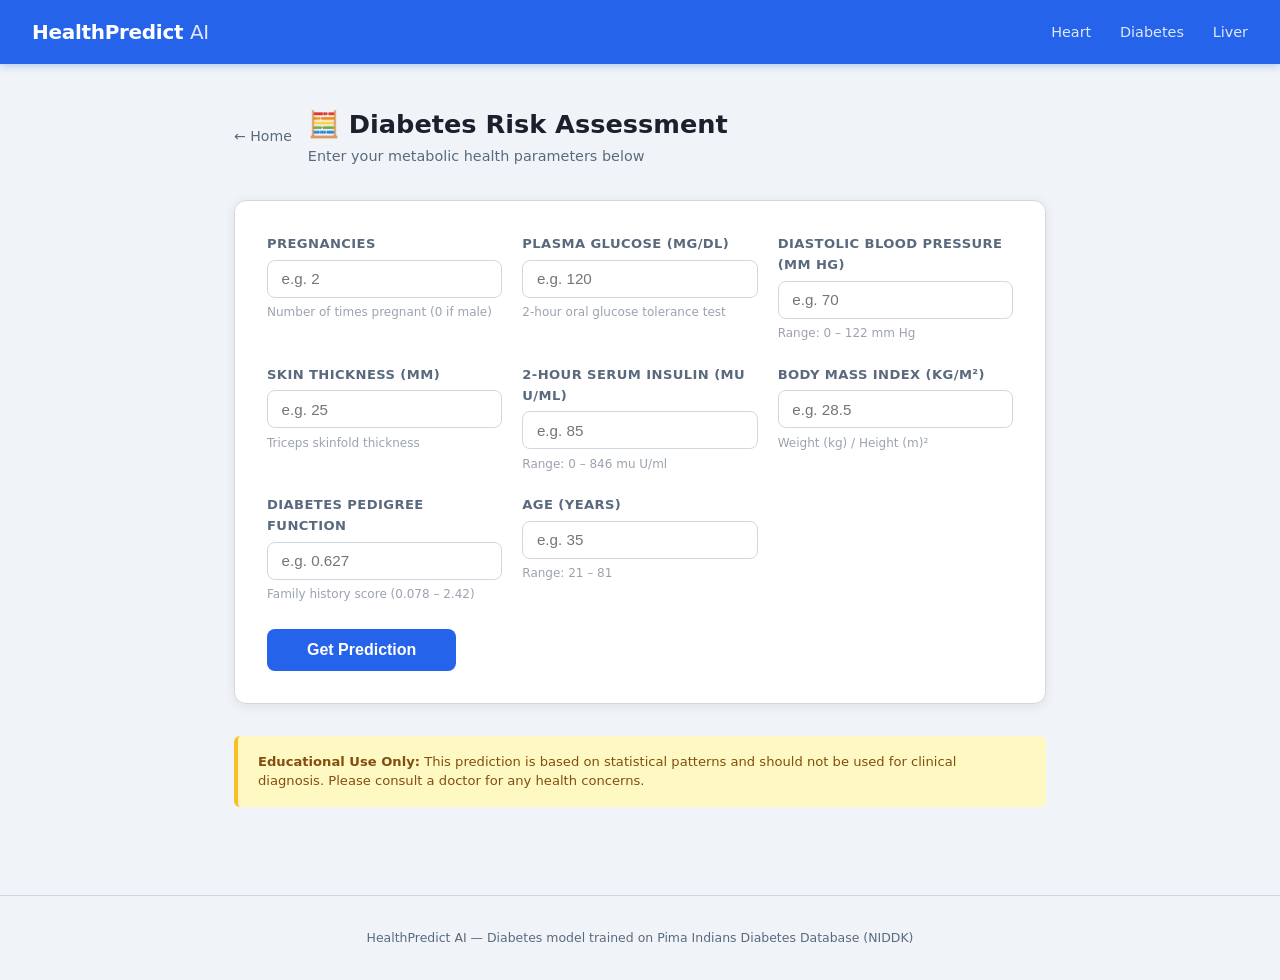
==== frontend/diabetes.html @ b8c760bc "Initial commit: Disease Risk Prediction project" ====
<!DOCTYPE html>
<html lang="en">
<head>
  <meta charset="UTF-8" />
  <meta name="viewport" content="width=device-width, initial-scale=1.0" />
  <title>Diabetes Risk — HealthPredict AI</title>
  <link rel="stylesheet" href="style.css" />
</head>
<body>

<header>
  <a href="index.html" class="logo">HealthPredict <span>AI</span></a>
  <nav>
    <a href="heart.html">Heart</a>
    <a href="diabetes.html">Diabetes</a>
    <a href="liver.html">Liver</a>
  </nav>
</header>

<div class="container">
  <div class="page-header">
    <a href="index.html" class="back-link">&#8592; Home</a>
    <div class="page-title">
      <h1>&#129518; Diabetes Risk Assessment</h1>
      <p>Enter your metabolic health parameters below</p>
    </div>
  </div>

  <div class="form-card">
    <form id="diabetes-form" onsubmit="submitDiabetes(event)">
      <div class="form-grid">

        <div class="form-group">
          <label for="Pregnancies">Pregnancies</label>
          <input type="number" id="Pregnancies" name="Pregnancies" min="0" max="20" placeholder="e.g. 2" required />
          <span class="hint">Number of times pregnant (0 if male)</span>
        </div>

        <div class="form-group">
          <label for="Glucose">Plasma Glucose (mg/dL)</label>
          <input type="number" id="Glucose" name="Glucose" min="0" max="300" placeholder="e.g. 120" required />
          <span class="hint">2-hour oral glucose tolerance test</span>
        </div>

        <div class="form-group">
          <label for="BloodPressure">Diastolic Blood Pressure (mm Hg)</label>
          <input type="number" id="BloodPressure" name="BloodPressure" min="0" max="150" placeholder="e.g. 70" required />
          <span class="hint">Range: 0 – 122 mm Hg</span>
        </div>

        <div class="form-group">
          <label for="SkinThickness">Skin Thickness (mm)</label>
          <input type="number" id="SkinThickness" name="SkinThickness" min="0" max="100" placeholder="e.g. 25" required />
          <span class="hint">Triceps skinfold thickness</span>
        </div>

        <div class="form-group">
          <label for="Insulin">2-Hour Serum Insulin (mu U/ml)</label>
          <input type="number" id="Insulin" name="Insulin" min="0" max="900" placeholder="e.g. 85" required />
          <span class="hint">Range: 0 – 846 mu U/ml</span>
        </div>

        <div class="form-group">
          <label for="BMI">Body Mass Index (kg/m&sup2;)</label>
          <input type="number" id="BMI" name="BMI" min="0" max="80" step="0.1" placeholder="e.g. 28.5" required />
          <span class="hint">Weight (kg) / Height (m)&sup2;</span>
        </div>

        <div class="form-group">
          <label for="DiabetesPedigreeFunction">Diabetes Pedigree Function</label>
          <input type="number" id="DiabetesPedigreeFunction" name="DiabetesPedigreeFunction" min="0" max="3" step="0.001" placeholder="e.g. 0.627" required />
          <span class="hint">Family history score (0.078 – 2.42)</span>
        </div>

        <div class="form-group">
          <label for="Age">Age (years)</label>
          <input type="number" id="Age" name="Age" min="1" max="120" placeholder="e.g. 35" required />
          <span class="hint">Range: 21 – 81</span>
        </div>

      </div>

      <div class="form-actions">
        <button type="submit" class="btn btn-submit" id="submit-btn">Get Prediction</button>
        <div class="spinner" id="spinner"></div>
      </div>
    </form>

    <div id="result-box"></div>
  </div>

  <div class="disclaimer">
    <strong>Educational Use Only:</strong> This prediction is based on statistical patterns and should not be used for clinical diagnosis. Please consult a doctor for any health concerns.
  </div>
</div>

<footer>
  <p>HealthPredict AI &mdash; Diabetes model trained on Pima Indians Diabetes Database (NIDDK)</p>
</footer>

<script src="script.js"></script>
</body>
</html>
---- frontend/style.css ----
/* HealthPredict AI — Global Stylesheet */

*, *::before, *::after { box-sizing: border-box; margin: 0; padding: 0; }

:root {
  --bg: #f0f4f8;
  --surface: #ffffff;
  --border: #d1d9e0;
  --text: #1a202c;
  --muted: #5a6a7e;
  --accent: #2563eb;
  --accent-hover: #1d4ed8;
  --success: #16a34a;
  --success-bg: #dcfce7;
  --danger: #dc2626;
  --danger-bg: #fee2e2;
  --warning-bg: #fef9c3;
  --warning: #854d0e;
  --radius: 12px;
  --shadow: 0 2px 12px rgba(0,0,0,0.08);
  --shadow-lg: 0 8px 30px rgba(0,0,0,0.12);
}

body {
  font-family: -apple-system, "Segoe UI", system-ui, sans-serif;
  background: var(--bg);
  color: var(--text);
  font-size: 15px;
  line-height: 1.6;
  min-height: 100vh;
}

/* ── Header ── */
header {
  background: var(--accent);
  color: #fff;
  padding: 0 2rem;
  height: 64px;
  display: flex;
  align-items: center;
  justify-content: space-between;
  box-shadow: 0 2px 8px rgba(37,99,235,0.3);
}

header .logo {
  font-size: 1.25rem;
  font-weight: 700;
  letter-spacing: -0.3px;
  text-decoration: none;
  color: #fff;
}

header .logo span {
  font-weight: 300;
  opacity: 0.85;
}

header nav a {
  color: rgba(255,255,255,0.85);
  text-decoration: none;
  margin-left: 1.5rem;
  font-size: 0.9rem;
  transition: color 0.2s;
}

header nav a:hover { color: #fff; }

/* ── Main Container ── */
.container {
  max-width: 860px;
  margin: 0 auto;
  padding: 2.5rem 1.5rem;
}

/* ── Hero (index page) ── */
.hero {
  text-align: center;
  padding: 3rem 1rem 2rem;
}

.hero h1 {
  font-size: 2.2rem;
  font-weight: 800;
  color: var(--accent);
  margin-bottom: 0.75rem;
}

.hero p {
  font-size: 1.05rem;
  color: var(--muted);
  max-width: 540px;
  margin: 0 auto 2rem;
}

/* ── Disease Cards ── */
.cards {
  display: grid;
  grid-template-columns: repeat(auto-fit, minmax(240px, 1fr));
  gap: 1.5rem;
  margin-top: 1rem;
}

.card {
  background: var(--surface);
  border: 1px solid var(--border);
  border-radius: var(--radius);
  padding: 2rem 1.5rem;
  text-align: center;
  box-shadow: var(--shadow);
  transition: transform 0.2s, box-shadow 0.2s;
}

.card:hover {
  transform: translateY(-4px);
  box-shadow: var(--shadow-lg);
}

.card-icon {
  font-size: 2.8rem;
  margin-bottom: 1rem;
  display: block;
}

.card h2 {
  font-size: 1.15rem;
  font-weight: 700;
  margin-bottom: 0.5rem;
  color: var(--text);
}

.card p {
  font-size: 0.88rem;
  color: var(--muted);
  margin-bottom: 1.5rem;
  line-height: 1.5;
}

/* ── Buttons ── */
.btn {
  display: inline-block;
  background: var(--accent);
  color: #fff;
  border: none;
  border-radius: 8px;
  padding: 0.6rem 1.4rem;
  font-size: 0.9rem;
  font-weight: 600;
  cursor: pointer;
  text-decoration: none;
  transition: background 0.2s, transform 0.1s;
}

.btn:hover { background: var(--accent-hover); transform: translateY(-1px); }
.btn:active { transform: translateY(0); }

.btn-outline {
  background: transparent;
  color: var(--accent);
  border: 2px solid var(--accent);
}

.btn-outline:hover { background: var(--accent); color: #fff; }

/* ── Page Title ── */
.page-header {
  display: flex;
  align-items: center;
  gap: 1rem;
  margin-bottom: 2rem;
}

.page-header .back-link {
  color: var(--muted);
  text-decoration: none;
  font-size: 0.88rem;
  display: flex;
  align-items: center;
  gap: 0.3rem;
}

.page-header .back-link:hover { color: var(--accent); }

.page-title h1 {
  font-size: 1.6rem;
  font-weight: 700;
  color: var(--text);
}

.page-title p {
  font-size: 0.9rem;
  color: var(--muted);
}

/* ── Form Card ── */
.form-card {
  background: var(--surface);
  border: 1px solid var(--border);
  border-radius: var(--radius);
  padding: 2rem;
  box-shadow: var(--shadow);
}

.form-grid {
  display: grid;
  grid-template-columns: repeat(auto-fill, minmax(220px, 1fr));
  gap: 1.25rem;
  margin-bottom: 1.5rem;
}

.form-group {
  display: flex;
  flex-direction: column;
  gap: 0.35rem;
}

.form-group label {
  font-size: 0.82rem;
  font-weight: 600;
  color: var(--muted);
  text-transform: uppercase;
  letter-spacing: 0.4px;
}

.form-group input,
.form-group select {
  padding: 0.6rem 0.85rem;
  border: 1.5px solid var(--border);
  border-radius: 8px;
  font-size: 0.95rem;
  color: var(--text);
  background: #fff;
  transition: border-color 0.2s, box-shadow 0.2s;
  outline: none;
}

.form-group input:focus,
.form-group select:focus {
  border-color: var(--accent);
  box-shadow: 0 0 0 3px rgba(37,99,235,0.1);
}

.form-group .hint {
  font-size: 0.75rem;
  color: #9ca3af;
}

.form-actions {
  display: flex;
  align-items: center;
  gap: 1rem;
  margin-top: 0.5rem;
}

.btn-submit {
  padding: 0.75rem 2.5rem;
  font-size: 1rem;
}

/* ── Result Box ── */
#result-box {
  margin-top: 1.75rem;
  border-radius: var(--radius);
  padding: 1.5rem 2rem;
  display: none;
  border: 1.5px solid transparent;
}

#result-box.show { display: block; }

#result-box.low-risk {
  background: var(--success-bg);
  border-color: #86efac;
}

#result-box.high-risk {
  background: var(--danger-bg);
  border-color: #fca5a5;
}

.result-header {
  display: flex;
  align-items: center;
  gap: 0.75rem;
  margin-bottom: 0.5rem;
}

.result-icon { font-size: 2rem; }

.result-title {
  font-size: 1.2rem;
  font-weight: 700;
}

.low-risk .result-title { color: var(--success); }
.high-risk .result-title { color: var(--danger); }

.result-details {
  font-size: 0.9rem;
  color: var(--muted);
}

.confidence-bar-wrap {
  margin-top: 0.75rem;
}

.confidence-label {
  font-size: 0.82rem;
  color: var(--muted);
  margin-bottom: 0.3rem;
}

.confidence-bar {
  height: 8px;
  background: #e5e7eb;
  border-radius: 99px;
  overflow: hidden;
}

.confidence-fill {
  height: 100%;
  border-radius: 99px;
  transition: width 0.6s ease;
}

.low-risk .confidence-fill { background: var(--success); }
.high-risk .confidence-fill { background: var(--danger); }

/* ── Loading Spinner ── */
.spinner {
  display: none;
  width: 22px;
  height: 22px;
  border: 3px solid #dbeafe;
  border-top-color: var(--accent);
  border-radius: 50%;
  animation: spin 0.7s linear infinite;
}

@keyframes spin { to { transform: rotate(360deg); } }

/* ── Disclaimer ── */
.disclaimer {
  margin-top: 2rem;
  padding: 1rem 1.25rem;
  background: var(--warning-bg);
  border-left: 4px solid #fbbf24;
  border-radius: 6px;
  font-size: 0.82rem;
  color: var(--warning);
  line-height: 1.5;
}

/* ── Stats bar (index) ── */
.stats {
  display: flex;
  justify-content: center;
  gap: 3rem;
  margin: 2.5rem 0 1rem;
  padding: 1.5rem;
  background: var(--surface);
  border-radius: var(--radius);
  border: 1px solid var(--border);
}

.stat-item { text-align: center; }
.stat-value { font-size: 1.6rem; font-weight: 800; color: var(--accent); }
.stat-label { font-size: 0.78rem; color: var(--muted); text-transform: uppercase; letter-spacing: 0.5px; }

/* ── Footer ── */
footer {
  text-align: center;
  padding: 2rem 1rem;
  font-size: 0.78rem;
  color: var(--muted);
  border-top: 1px solid var(--border);
  margin-top: 3rem;
}

footer a { color: var(--accent); text-decoration: none; }

/* ── Responsive ── */
@media (max-width: 600px) {
  .hero h1 { font-size: 1.6rem; }
  .stats { flex-direction: column; gap: 1rem; }
  header { padding: 0 1rem; }
  header nav a { margin-left: 0.8rem; font-size: 0.8rem; }
}
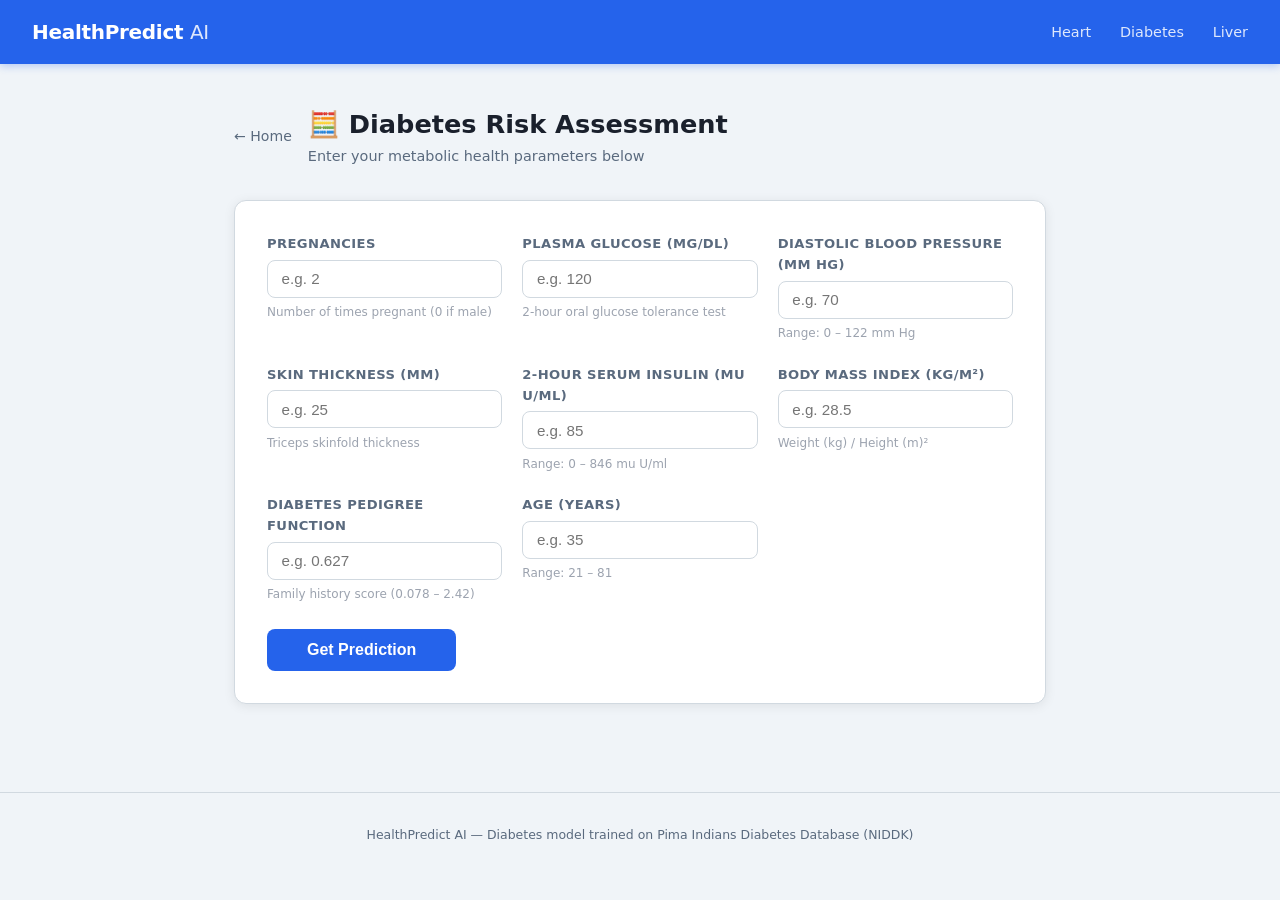
==== commit 491e7cd0: "Remove disclaimer banners, add .gitignore, fix Flask reloader, add start_server.bat" ====
--- a/frontend/diabetes.html
+++ b/frontend/diabetes.html
@@ -88,10 +88,6 @@
 
     <div id="result-box"></div>
   </div>
-
-  <div class="disclaimer">
-    <strong>Educational Use Only:</strong> This prediction is based on statistical patterns and should not be used for clinical diagnosis. Please consult a doctor for any health concerns.
-  </div>
 </div>
 
 <footer>
@@ -101,3 +97,4 @@
 <script src="script.js"></script>
 </body>
 </html>
+
